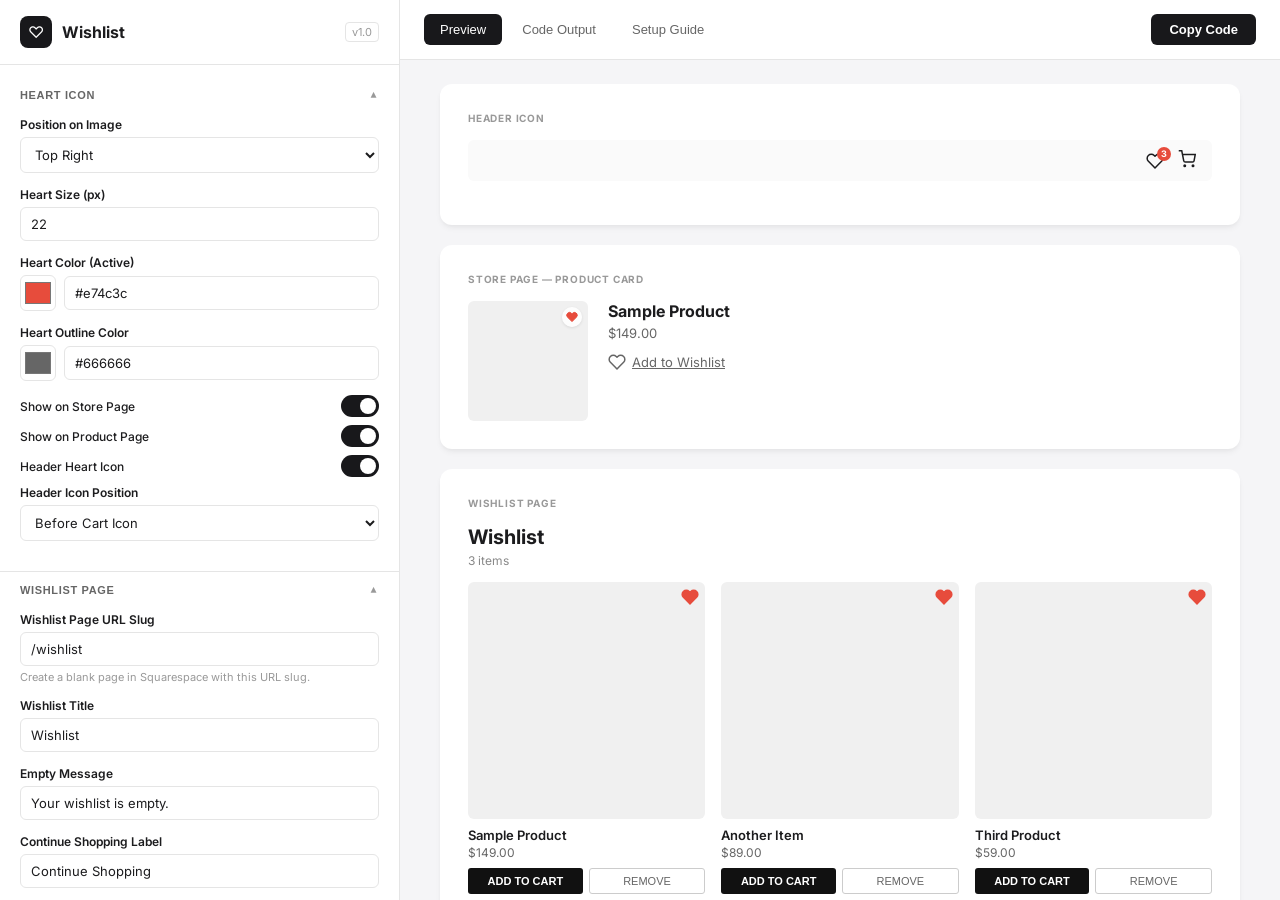
==== config-generator.html @ 7d07be0b "SDL Wishlist v1.0 — heart icons, wishlist page, send via form Heart icons on store/product pages wit" ====
<!DOCTYPE html>
<html lang="en">
<head>
<meta charset="UTF-8" />
<meta name="viewport" content="width=device-width, initial-scale=1.0" />
<title>SDL Wishlist — Config Generator</title>

<link rel="preconnect" href="https://fonts.googleapis.com">
<link rel="preconnect" href="https://fonts.gstatic.com" crossorigin>
<link href="https://fonts.googleapis.com/css2?family=Inter:wght@400;500;600;700&family=JetBrains+Mono:wght@400;500&display=swap" rel="stylesheet">

<style>
:root {
  --bg-body: #F5F5F7;
  --bg-sidebar: #FFFFFF;
  --text-main: #1C1C1E;
  --text-secondary: #666666;
  --text-tertiary: #999999;
  --border-light: #E5E5E5;
  --border-hover: #D4D4D4;
  --border-active: #18181B;
  --accent: #18181B;
  --accent-hover: #09090B;
  --accent-contrast: #FFFFFF;
  --shadow-sm: 0 1px 2px rgba(0,0,0,0.04);
  --shadow-md: 0 4px 6px -1px rgba(0,0,0,0.05), 0 2px 4px -1px rgba(0,0,0,0.03);
  --shadow-lg: 0 20px 40px -12px rgba(0,0,0,0.18);
  --radius-sm: 6px;
  --radius-md: 8px;
  --radius-lg: 12px;
  --sidebar-width: 400px;
  --header-height: 60px;
}

* { box-sizing: border-box; outline: none; }

body {
  font-family: 'Inter', sans-serif;
  background: var(--bg-body);
  color: var(--text-main);
  margin: 0; padding: 0;
  height: 100vh;
  display: flex;
  overflow: hidden;
  font-size: 13px;
  -webkit-font-smoothing: antialiased;
}

/* ── SIDEBAR ─────────────────────────────────────────────────────────── */
.sidebar {
  width: var(--sidebar-width);
  min-width: var(--sidebar-width);
  background: var(--bg-sidebar);
  border-right: 1px solid var(--border-light);
  display: flex;
  flex-direction: column;
  height: 100vh;
}

.sidebar-header {
  padding: 16px 20px;
  border-bottom: 1px solid var(--border-light);
  display: flex;
  align-items: center;
  gap: 10px;
  min-height: var(--header-height);
}
.sidebar-header .logo {
  width: 32px; height: 32px;
  background: var(--accent);
  color: var(--accent-contrast);
  border-radius: var(--radius-md);
  display: flex; align-items: center; justify-content: center;
  font-size: 16px; flex-shrink: 0;
}
.sidebar-header h1 {
  font-size: 16px; font-weight: 700; margin: 0;
}
.sidebar-header .version {
  font-size: 11px; color: var(--text-tertiary);
  border: 1px solid var(--border-light); border-radius: 4px;
  padding: 2px 6px; margin-left: auto;
}

.sidebar-body {
  flex: 1; overflow-y: auto; padding: 12px 0;
}

/* ── accordion sections ──────────────────────────────────────────────── */
.section { border-bottom: 1px solid var(--border-light); }
.section-toggle {
  width: 100%; background: none; border: none; cursor: pointer;
  padding: 12px 20px;
  display: flex; align-items: center; justify-content: space-between;
  font-size: 11px; font-weight: 600; letter-spacing: .06em;
  text-transform: uppercase; color: var(--text-secondary);
}
.section-toggle .chevron {
  transition: transform .2s ease; font-size: 10px; color: var(--text-tertiary);
}
.section.open .section-toggle .chevron { transform: rotate(180deg); }
.section-content {
  display: none; padding: 4px 20px 16px;
}
.section.open .section-content { display: block; }

/* ── fields ──────────────────────────────────────────────────────────── */
.field { margin-bottom: 14px; }
.field label {
  display: block; font-size: 12px; font-weight: 600;
  margin-bottom: 5px; color: var(--text-main);
}
.field input[type="text"],
.field input[type="number"],
.field input[type="color"],
.field select {
  width: 100%; padding: 8px 10px;
  border: 1px solid var(--border-light); border-radius: var(--radius-sm);
  font-size: 13px; font-family: inherit;
  background: #fff; color: var(--text-main);
  transition: border-color .15s ease;
}
.field input:focus, .field select:focus {
  border-color: var(--border-active);
}
.field .hint {
  font-size: 11px; color: var(--text-tertiary); margin-top: 4px;
}

.field-row {
  display: flex; gap: 10px;
}
.field-row .field { flex: 1; }

/* toggle */
.toggle-row {
  display: flex; align-items: center; justify-content: space-between;
  margin-bottom: 8px;
}
.toggle-row label { margin: 0; font-size: 12px; font-weight: 500; }
.toggle {
  position: relative; width: 38px; height: 22px;
  background: #ddd; border-radius: 11px; cursor: pointer;
  transition: background .2s ease; border: none; padding: 0;
}
.toggle::after {
  content: ''; position: absolute;
  top: 3px; left: 3px; width: 16px; height: 16px;
  background: #fff; border-radius: 50%;
  transition: transform .2s ease;
}
.toggle.on { background: var(--accent); }
.toggle.on::after { transform: translateX(16px); }

/* ── color field ──────────────────────────────────────────────────────── */
.color-field {
  display: flex; align-items: center; gap: 8px;
}
.color-field input[type="color"] {
  width: 36px; height: 36px; padding: 2px; border-radius: var(--radius-sm);
  cursor: pointer;
}
.color-field input[type="text"] { flex: 1; }

/* ── MAIN PANEL ──────────────────────────────────────────────────────── */
.main {
  flex: 1; display: flex; flex-direction: column;
  background: var(--bg-body); overflow: hidden;
}

.main-header {
  background: var(--bg-sidebar);
  border-bottom: 1px solid var(--border-light);
  padding: 0 24px;
  min-height: var(--header-height);
  display: flex; align-items: center;
  justify-content: space-between;
}
.main-header .tabs {
  display: flex; gap: 4px;
}
.tab-btn {
  padding: 8px 16px; border: none; background: none;
  font-size: 13px; font-weight: 500; cursor: pointer;
  border-radius: var(--radius-sm); color: var(--text-secondary);
  transition: all .15s ease;
}
.tab-btn:hover { background: var(--bg-body); }
.tab-btn.active {
  background: var(--accent); color: var(--accent-contrast);
}

.copy-code-btn {
  padding: 8px 18px;
  background: var(--accent); color: var(--accent-contrast);
  border: none; border-radius: var(--radius-sm);
  font-size: 13px; font-weight: 600; cursor: pointer;
  transition: background .15s ease;
}
.copy-code-btn:hover { background: var(--accent-hover); }

.main-body {
  flex: 1; overflow-y: auto; padding: 24px;
}

/* ── tab panels ──────────────────────────────────────────────────────── */
.tab-panel { display: none; }
.tab-panel.active { display: block; }

/* preview panel */
.preview-area {
  max-width: 800px; margin: 0 auto;
}

.preview-card {
  background: #fff; border-radius: var(--radius-lg);
  box-shadow: var(--shadow-md); padding: 28px;
  margin-bottom: 20px;
}
.preview-card-label {
  font-size: 10px; font-weight: 700; letter-spacing: .08em;
  text-transform: uppercase; color: var(--text-tertiary);
  margin-bottom: 16px;
}

/* product card preview */
.preview-product {
  display: flex; gap: 20px; align-items: flex-start;
}
.preview-product-image {
  width: 120px; height: 120px; background: #f0f0f0;
  border-radius: var(--radius-sm); position: relative; flex-shrink: 0;
}
.preview-product-image .heart-preview {
  position: absolute; width: 20px; height: 20px;
  background: rgba(255,255,255,.85); border-radius: 50%; padding: 4px;
  display: flex; align-items: center; justify-content: center;
  box-shadow: 0 1px 3px rgba(0,0,0,.1);
}
.preview-product-image .heart-preview svg { width: 100%; height: 100%; }
.preview-product-image .heart-preview.top-right { top: 6px; right: 6px; }
.preview-product-image .heart-preview.top-left { top: 6px; left: 6px; }
.preview-product-image .heart-preview.bottom-right { bottom: 6px; right: 6px; }
.preview-product-image .heart-preview.bottom-left { bottom: 6px; left: 6px; }

.preview-product-info { flex: 1; }
.preview-product-info h3 { margin: 0 0 4px; font-size: 16px; }
.preview-product-info .price { color: var(--text-secondary); margin-bottom: 12px; }

.preview-pdp-heart {
  display: flex; align-items: center; gap: 6px;
  margin-top: 10px; font-size: 13px; color: var(--text-secondary);
}
.preview-pdp-heart svg { width: 18px; height: 18px; }

/* wishlist page preview */
.preview-wishlist-grid {
  display: grid; grid-template-columns: repeat(3, 1fr); gap: 16px;
}
.preview-wishlist-item { }
.preview-wishlist-item-img {
  aspect-ratio: 1; background: #f0f0f0; border-radius: var(--radius-sm);
  position: relative; margin-bottom: 8px;
}
.preview-wishlist-item-img .heart-overlay {
  position: absolute; top: 6px; right: 6px;
  width: 18px; height: 18px;
  display: flex; align-items: center; justify-content: center;
}
.preview-wishlist-item-img .heart-overlay svg { width: 100%; height: 100%; }
.preview-wishlist-item h4 { margin: 0 0 2px; font-size: 13px; font-weight: 600; }
.preview-wishlist-item .price { font-size: 12px; color: var(--text-secondary); }
.preview-wishlist-item-actions {
  display: flex; gap: 6px; margin-top: 8px;
}
.preview-wishlist-item-actions button,
.preview-wishlist-item-actions a {
  flex: 1; padding: 6px 8px; font-size: 11px; text-align: center;
  border-radius: 3px; cursor: default; text-decoration: none;
}
.preview-add-cart-btn {
  background: #111; color: #fff; border: none; font-weight: 600;
}
.preview-remove-btn {
  background: none; border: 1px solid #ccc; color: #666;
}
.preview-send-btn {
  display: block; margin: 16px auto 0; padding: 10px 32px;
  background: #111; color: #fff; border: none; font-size: 12px;
  font-weight: 600; text-transform: uppercase; letter-spacing: .04em;
  cursor: default;
}

/* header icon preview */
.preview-header-bar {
  display: flex; align-items: center; justify-content: flex-end;
  gap: 14px; padding: 10px 16px; background: #fafafa;
  border-radius: var(--radius-sm); margin-bottom: 16px;
}
.preview-header-heart {
  position: relative; display: inline-flex;
}
.preview-header-heart svg { width: 18px; height: 18px; color: inherit; }
.preview-header-badge {
  position: absolute; top: -5px; right: -7px;
  background: #e74c3c; color: #fff; font-size: 9px; font-weight: 700;
  min-width: 14px; height: 14px; border-radius: 7px;
  display: flex; align-items: center; justify-content: center; padding: 0 3px;
}
.preview-cart-icon svg { width: 18px; height: 18px; color: inherit; }

/* code output */
.code-output-section {
  max-width: 800px; margin: 0 auto;
}
.code-notice {
  background: #FEF3E7; border: 1px solid #F5D0A9;
  border-radius: var(--radius-md); padding: 14px 18px;
  margin-bottom: 20px; font-size: 13px; color: #8B5E3C;
}
.code-block-wrapper {
  background: #1C1C1E; border-radius: var(--radius-lg);
  overflow: hidden;
}
.code-block-header {
  display: flex; align-items: center; justify-content: space-between;
  padding: 10px 16px; border-bottom: 1px solid #333;
  font-size: 12px; color: #999;
}
.code-block-header button {
  padding: 5px 12px; background: #333; color: #ddd;
  border: none; border-radius: 4px; font-size: 12px;
  cursor: pointer; transition: background .15s ease;
}
.code-block-header button:hover { background: #444; }
.code-block-content {
  padding: 16px; overflow-x: auto;
}
.code-block-content pre {
  margin: 0; font-family: 'JetBrains Mono', monospace;
  font-size: 12.5px; line-height: 1.6; color: #e0e0e0;
  white-space: pre-wrap; word-break: break-word;
}

/* setup guide */
.guide-section {
  max-width: 700px; margin: 0 auto;
}
.guide-step {
  background: #fff; border-radius: var(--radius-lg);
  box-shadow: var(--shadow-sm); padding: 20px 24px;
  margin-bottom: 12px;
}
.guide-step h3 {
  font-size: 14px; font-weight: 600; margin: 0 0 8px;
  display: flex; align-items: center; gap: 8px;
}
.guide-step h3 .step-num {
  width: 24px; height: 24px; background: var(--accent);
  color: var(--accent-contrast); border-radius: 50%;
  display: flex; align-items: center; justify-content: center;
  font-size: 12px; font-weight: 700; flex-shrink: 0;
}
.guide-step p {
  margin: 0; font-size: 13px; color: var(--text-secondary); line-height: 1.5;
}
.guide-step code {
  background: #f3f3f3; padding: 2px 6px; border-radius: 3px;
  font-size: 12px; font-family: 'JetBrains Mono', monospace;
}
</style>
</head>
<body>

<!-- ── SIDEBAR ──────────────────────────────────────────────────────── -->
<div class="sidebar">
  <div class="sidebar-header">
    <div class="logo">♡</div>
    <h1>Wishlist</h1>
    <span class="version">v1.0</span>
  </div>
  <div class="sidebar-body">

    <!-- HEART SETTINGS -->
    <div class="section open">
      <button class="section-toggle" onclick="toggleSection(this)">
        Heart Icon <span class="chevron">▼</span>
      </button>
      <div class="section-content">
        <div class="field">
          <label>Position on Image</label>
          <select id="heartPosition" onchange="update()">
            <option value="top-right">Top Right</option>
            <option value="top-left">Top Left</option>
            <option value="bottom-right">Bottom Right</option>
            <option value="bottom-left">Bottom Left</option>
          </select>
        </div>
        <div class="field">
          <label>Heart Size (px)</label>
          <input type="number" id="heartSize" value="22" min="14" max="40" onchange="update()" />
        </div>
        <div class="field">
          <label>Heart Color (Active)</label>
          <div class="color-field">
            <input type="color" id="heartColor" value="#e74c3c" onchange="syncColor('heartColor')" />
            <input type="text" id="heartColorText" value="#e74c3c" onchange="syncColorText('heartColor')" />
          </div>
        </div>
        <div class="field">
          <label>Heart Outline Color</label>
          <div class="color-field">
            <input type="color" id="heartOutlineColor" value="#666666" onchange="syncColor('heartOutlineColor')" />
            <input type="text" id="heartOutlineColorText" value="#666666" onchange="syncColorText('heartOutlineColor')" />
          </div>
        </div>
        <div class="toggle-row">
          <label>Show on Store Page</label>
          <button class="toggle on" id="showOnStorePage" onclick="toggleBtn(this)"></button>
        </div>
        <div class="toggle-row">
          <label>Show on Product Page</label>
          <button class="toggle on" id="showOnProductPage" onclick="toggleBtn(this)"></button>
        </div>
        <div class="toggle-row">
          <label>Header Heart Icon</label>
          <button class="toggle on" id="headerIcon" onclick="toggleBtn(this)"></button>
        </div>
        <div class="field" id="headerPositionField">
          <label>Header Icon Position</label>
          <select id="headerIconPosition" onchange="update()">
            <option value="before-cart">Before Cart Icon</option>
            <option value="after-cart">After Cart Icon</option>
          </select>
        </div>
      </div>
    </div>

    <!-- WISHLIST PAGE -->
    <div class="section open">
      <button class="section-toggle" onclick="toggleSection(this)">
        Wishlist Page <span class="chevron">▼</span>
      </button>
      <div class="section-content">
        <div class="field">
          <label>Wishlist Page URL Slug</label>
          <input type="text" id="wishlistPageSlug" value="/wishlist" onchange="update()" />
          <div class="hint">Create a blank page in Squarespace with this URL slug.</div>
        </div>
        <div class="field">
          <label>Wishlist Title</label>
          <input type="text" id="wishlistTitle" value="Wishlist" onchange="update()" />
        </div>
        <div class="field">
          <label>Empty Message</label>
          <input type="text" id="emptyMessage" value="Your wishlist is empty." onchange="update()" />
        </div>
        <div class="field">
          <label>Continue Shopping Label</label>
          <input type="text" id="emptyBrowseLabel" value="Continue Shopping" onchange="update()" />
        </div>
        <div class="field">
          <label>Continue Shopping Link</label>
          <input type="text" id="emptyBrowseLink" value="/store" onchange="update()" />
        </div>
        <div class="toggle-row">
          <label>Show Add to Cart button</label>
          <button class="toggle on" id="addToCartFromWishlist" onclick="toggleBtn(this)"></button>
        </div>
      </div>
    </div>

    <!-- BUTTON LABELS -->
    <div class="section">
      <button class="section-toggle" onclick="toggleSection(this)">
        Button Labels <span class="chevron">▼</span>
      </button>
      <div class="section-content">
        <div class="field">
          <label>Send Wishlist Button</label>
          <input type="text" id="sendWishlistLabel" value="Send Wishlist" onchange="update()" />
        </div>
        <div class="field">
          <label>Add to Cart Button</label>
          <input type="text" id="addToCartLabel" value="Add to Cart" onchange="update()" />
        </div>
        <div class="field">
          <label>Remove Button</label>
          <input type="text" id="removeLabel" value="Remove" onchange="update()" />
        </div>
      </div>
    </div>

    <!-- TAG FILTERING -->
    <div class="section">
      <button class="section-toggle" onclick="toggleSection(this)">
        Tag Filtering <span class="chevron">▼</span>
      </button>
      <div class="section-content">
        <div class="toggle-row">
          <label>Filter by product tag</label>
          <button class="toggle" id="filterByTag" onclick="toggleBtn(this)"></button>
        </div>
        <div class="field" id="tagField" style="display:none">
          <label>Tag Name</label>
          <input type="text" id="enquiryTag" value="wishlist" onchange="update()" />
          <div class="hint">Only products with this tag will show the heart icon.</div>
        </div>
      </div>
    </div>

    <!-- FORM SETTINGS -->
    <div class="section">
      <button class="section-toggle" onclick="toggleSection(this)">
        Form Settings <span class="chevron">▼</span>
      </button>
      <div class="section-content">
        <div class="field">
          <label>Form Field Name</label>
          <input type="text" id="fieldName" value="Wishlist" onchange="update()" />
          <div class="hint">Must match the textarea label in your Squarespace form block.</div>
        </div>
        <div class="toggle-row">
          <label>Include prices in form</label>
          <button class="toggle on" id="includePrices" onclick="toggleBtn(this)"></button>
        </div>
        <div class="toggle-row">
          <label>Include product URLs</label>
          <button class="toggle on" id="includeProductUrl" onclick="toggleBtn(this)"></button>
        </div>
      </div>
    </div>

    <!-- EMAIL FORMAT LABELS -->
    <div class="section">
      <button class="section-toggle" onclick="toggleSection(this)">
        Email Format Labels <span class="chevron">▼</span>
      </button>
      <div class="section-content">
        <div class="field-row">
          <div class="field">
            <label>Item</label>
            <input type="text" id="labelItem" value="Item" onchange="update()" />
          </div>
          <div class="field">
            <label>Title</label>
            <input type="text" id="labelTitle" value="Title" onchange="update()" />
          </div>
        </div>
        <div class="field-row">
          <div class="field">
            <label>Price</label>
            <input type="text" id="labelPrice" value="Price" onchange="update()" />
          </div>
          <div class="field">
            <label>Summary Text</label>
            <input type="text" id="summaryText" value="Wishlist contains" onchange="update()" />
          </div>
        </div>
      </div>
    </div>

    <!-- ADVANCED -->
    <div class="section">
      <button class="section-toggle" onclick="toggleSection(this)">
        Advanced <span class="chevron">▼</span>
      </button>
      <div class="section-content">
        <div class="field">
          <label>Execution Delay (ms)</label>
          <input type="number" id="executionDelay" value="500" min="0" max="5000" step="100" onchange="update()" />
          <div class="hint">Delay before the plugin initialises. Increase if elements aren't ready.</div>
        </div>
      </div>
    </div>

  </div>
</div>

<!-- ── MAIN ─────────────────────────────────────────────────────────── -->
<div class="main">
  <div class="main-header">
    <div class="tabs">
      <button class="tab-btn active" onclick="switchTab('preview', this)">Preview</button>
      <button class="tab-btn" onclick="switchTab('code', this)">Code Output</button>
      <button class="tab-btn" onclick="switchTab('guide', this)">Setup Guide</button>
    </div>
    <button class="copy-code-btn" onclick="copyCode()">Copy Code</button>
  </div>
  <div class="main-body">

    <!-- PREVIEW -->
    <div id="panel-preview" class="tab-panel active">
      <div class="preview-area">

        <div class="preview-card">
          <div class="preview-card-label">HEADER ICON</div>
          <div class="preview-header-bar">
            <div class="preview-header-heart" id="previewHeaderHeart">
              <svg xmlns="http://www.w3.org/2000/svg" viewBox="0 0 24 24" fill="none" stroke="currentColor" stroke-width="2" stroke-linecap="round" stroke-linejoin="round"><path d="M20.84 4.61a5.5 5.5 0 0 0-7.78 0L12 5.67l-1.06-1.06a5.5 5.5 0 0 0-7.78 7.78l1.06 1.06L12 21.23l7.78-7.78 1.06-1.06a5.5 5.5 0 0 0 0-7.78z"/></svg>
              <span class="preview-header-badge">3</span>
            </div>
            <div class="preview-cart-icon">
              <svg xmlns="http://www.w3.org/2000/svg" viewBox="0 0 24 24" fill="none" stroke="currentColor" stroke-width="2"><circle cx="9" cy="21" r="1"/><circle cx="20" cy="21" r="1"/><path d="M1 1h4l2.68 13.39a2 2 0 0 0 2 1.61h9.72a2 2 0 0 0 2-1.61L23 6H6"/></svg>
            </div>
          </div>
        </div>

        <div class="preview-card">
          <div class="preview-card-label">STORE PAGE — PRODUCT CARD</div>
          <div class="preview-product">
            <div class="preview-product-image">
              <div class="heart-preview top-right" id="previewStoreHeart" style="color:#e74c3c">
                <svg xmlns="http://www.w3.org/2000/svg" viewBox="0 0 24 24" fill="currentColor" stroke="currentColor" stroke-width="2" stroke-linecap="round" stroke-linejoin="round"><path d="M20.84 4.61a5.5 5.5 0 0 0-7.78 0L12 5.67l-1.06-1.06a5.5 5.5 0 0 0-7.78 7.78l1.06 1.06L12 21.23l7.78-7.78 1.06-1.06a5.5 5.5 0 0 0 0-7.78z"/></svg>
              </div>
            </div>
            <div class="preview-product-info">
              <h3>Sample Product</h3>
              <div class="price">$149.00</div>
              <div class="preview-pdp-heart" id="previewPdpHeart">
                <svg xmlns="http://www.w3.org/2000/svg" viewBox="0 0 24 24" fill="none" stroke="currentColor" stroke-width="2" stroke-linecap="round" stroke-linejoin="round" style="color:#666"><path d="M20.84 4.61a5.5 5.5 0 0 0-7.78 0L12 5.67l-1.06-1.06a5.5 5.5 0 0 0-7.78 7.78l1.06 1.06L12 21.23l7.78-7.78 1.06-1.06a5.5 5.5 0 0 0 0-7.78z"/></svg>
                <span style="text-decoration:underline">Add to Wishlist</span>
              </div>
            </div>
          </div>
        </div>

        <div class="preview-card">
          <div class="preview-card-label">WISHLIST PAGE</div>
          <div id="previewWishlistTitle" style="font-size:20px;font-weight:700;margin-bottom:4px;">Wishlist</div>
          <div style="font-size:12px;color:#888;margin-bottom:14px;">3 items</div>
          <div class="preview-wishlist-grid" id="previewWishlistGrid">
            <div class="preview-wishlist-item">
              <div class="preview-wishlist-item-img">
                <div class="heart-overlay" style="color:#e74c3c">
                  <svg xmlns="http://www.w3.org/2000/svg" viewBox="0 0 24 24" fill="currentColor" stroke="currentColor" stroke-width="2"><path d="M20.84 4.61a5.5 5.5 0 0 0-7.78 0L12 5.67l-1.06-1.06a5.5 5.5 0 0 0-7.78 7.78l1.06 1.06L12 21.23l7.78-7.78 1.06-1.06a5.5 5.5 0 0 0 0-7.78z"/></svg>
                </div>
              </div>
              <h4>Sample Product</h4>
              <div class="price">$149.00</div>
              <div class="preview-wishlist-item-actions">
                <button class="preview-add-cart-btn" id="previewAddCartBtn1">ADD TO CART</button>
                <button class="preview-remove-btn" id="previewRemoveBtn1">REMOVE</button>
              </div>
            </div>
            <div class="preview-wishlist-item">
              <div class="preview-wishlist-item-img">
                <div class="heart-overlay" style="color:#e74c3c">
                  <svg xmlns="http://www.w3.org/2000/svg" viewBox="0 0 24 24" fill="currentColor" stroke="currentColor" stroke-width="2"><path d="M20.84 4.61a5.5 5.5 0 0 0-7.78 0L12 5.67l-1.06-1.06a5.5 5.5 0 0 0-7.78 7.78l1.06 1.06L12 21.23l7.78-7.78 1.06-1.06a5.5 5.5 0 0 0 0-7.78z"/></svg>
                </div>
              </div>
              <h4>Another Item</h4>
              <div class="price">$89.00</div>
              <div class="preview-wishlist-item-actions">
                <button class="preview-add-cart-btn">ADD TO CART</button>
                <button class="preview-remove-btn">REMOVE</button>
              </div>
            </div>
            <div class="preview-wishlist-item">
              <div class="preview-wishlist-item-img">
                <div class="heart-overlay" style="color:#e74c3c">
                  <svg xmlns="http://www.w3.org/2000/svg" viewBox="0 0 24 24" fill="currentColor" stroke="currentColor" stroke-width="2"><path d="M20.84 4.61a5.5 5.5 0 0 0-7.78 0L12 5.67l-1.06-1.06a5.5 5.5 0 0 0-7.78 7.78l1.06 1.06L12 21.23l7.78-7.78 1.06-1.06a5.5 5.5 0 0 0 0-7.78z"/></svg>
                </div>
              </div>
              <h4>Third Product</h4>
              <div class="price">$59.00</div>
              <div class="preview-wishlist-item-actions">
                <button class="preview-add-cart-btn">ADD TO CART</button>
                <button class="preview-remove-btn">REMOVE</button>
              </div>
            </div>
          </div>
          <button class="preview-send-btn" id="previewSendBtn">SEND WISHLIST</button>
        </div>

      </div>
    </div>

    <!-- CODE OUTPUT -->
    <div id="panel-code" class="tab-panel">
      <div class="code-output-section">
        <div class="code-notice">
          <strong>Installation:</strong> Copy the code below and paste it into <em>Settings → Advanced → Code Injection → Header</em>. See the <strong>Setup Guide</strong> tab for full instructions.
        </div>
        <div class="code-block-wrapper">
          <div class="code-block-header">
            <span>Code Injection (Settings → Advanced → Code Injection → Header)</span>
            <button onclick="copyCode()">Copy</button>
          </div>
          <div class="code-block-content">
            <pre id="codeOutput"></pre>
          </div>
        </div>
      </div>
    </div>

    <!-- SETUP GUIDE -->
    <div id="panel-guide" class="tab-panel">
      <div class="guide-section">
        <div class="guide-step">
          <h3><span class="step-num">1</span> Create Wishlist Page</h3>
          <p>In Squarespace, go to <strong>Pages → + → Blank Page</strong>. Set the URL slug to <code>/wishlist</code> (or your chosen slug). Add a <strong>Code Block</strong> to the page — the plugin will inject the wishlist content inside it.</p>
        </div>
        <div class="guide-step">
          <h3><span class="step-num">2</span> Add a Form Block</h3>
          <p>Add a <strong>Form Block</strong> to your site footer (so it's available on all pages). Add a <strong>textarea</strong> field and set its label to match the <em>Form Field Name</em> in your config (default: <code>Wishlist</code>). Set the form to open in a <strong>Lightbox</strong>. The plugin will auto-fill this field when users click "Send Wishlist".</p>
        </div>
        <div class="guide-step">
          <h3><span class="step-num">3</span> Configure the Plugin</h3>
          <p>Use the options on the left to customise the heart icon appearance, wishlist page labels, and form settings. The preview on the right updates in real time.</p>
        </div>
        <div class="guide-step">
          <h3><span class="step-num">4</span> Copy & Paste Code</h3>
          <p>Go to the <strong>Code Output</strong> tab and copy the generated code. In Squarespace, go to <strong>Settings → Advanced → Code Injection → Header</strong> and paste the code.</p>
        </div>
        <div class="guide-step">
          <h3><span class="step-num">5</span> How It Works</h3>
          <p>Heart icons appear on product images in the store page and on product detail pages. Clicking a heart adds the product to the wishlist (stored in the visitor's browser). The header heart icon shows a badge count and links to the wishlist page. On the wishlist page, users can view saved items, add them to cart, remove them, or send the entire wishlist to you via the popup form.</p>
        </div>
      </div>
    </div>

  </div>
</div>

<script>
function toggleSection(btn) {
  btn.closest('.section').classList.toggle('open');
}

function toggleBtn(btn) {
  btn.classList.toggle('on');
  update();
}

function isOn(id) {
  return document.getElementById(id).classList.contains('on');
}

function val(id) {
  return document.getElementById(id).value;
}

function syncColor(id) {
  var c = document.getElementById(id).value;
  document.getElementById(id + 'Text').value = c;
  update();
}

function syncColorText(id) {
  var c = document.getElementById(id + 'Text').value;
  document.getElementById(id).value = c;
  update();
}

function switchTab(name, btn) {
  document.querySelectorAll('.tab-btn').forEach(function(b) { b.classList.remove('active'); });
  document.querySelectorAll('.tab-panel').forEach(function(p) { p.classList.remove('active'); });
  btn.classList.add('active');
  document.getElementById('panel-' + name).classList.add('active');
  if (name === 'code') generateCode();
}

function copyCode() {
  generateCode();
  var code = document.getElementById('codeOutput').textContent;
  navigator.clipboard.writeText(code).then(function() {
    var btn = document.querySelector('.copy-code-btn');
    btn.textContent = 'Copied!';
    setTimeout(function() { btn.textContent = 'Copy Code'; }, 1500);
  });
}

function update() {
  updatePreview();
  generateCode();

  // conditional visibility
  document.getElementById('headerPositionField').style.display = isOn('headerIcon') ? '' : 'none';
  document.getElementById('tagField').style.display = isOn('filterByTag') ? '' : 'none';
}

function updatePreview() {
  var heartColor = val('heartColor');
  var outlineColor = val('heartOutlineColor');
  var pos = val('heartPosition');

  // store heart position
  var storeHeart = document.getElementById('previewStoreHeart');
  storeHeart.className = 'heart-preview ' + pos;
  storeHeart.style.color = heartColor;

  // pdp heart
  var pdpHeart = document.getElementById('previewPdpHeart');
  pdpHeart.querySelector('svg').style.color = outlineColor;

  // header icon
  document.getElementById('previewHeaderHeart').style.display = isOn('headerIcon') ? '' : 'none';

  // wishlist title
  document.getElementById('previewWishlistTitle').textContent = val('wishlistTitle');

  // button labels
  document.querySelectorAll('.preview-add-cart-btn').forEach(function(b) {
    b.textContent = val('addToCartLabel').toUpperCase();
    b.style.display = isOn('addToCartFromWishlist') ? '' : 'none';
  });
  document.querySelectorAll('.preview-remove-btn').forEach(function(b) {
    b.textContent = val('removeLabel').toUpperCase();
  });
  document.getElementById('previewSendBtn').textContent = val('sendWishlistLabel').toUpperCase();

  // heart overlays in wishlist grid
  document.querySelectorAll('.preview-wishlist-item-img .heart-overlay').forEach(function(h) {
    h.style.color = heartColor;
  });
}

function generateCode() {
  var fields = [
    { key: 'wishlistPageSlug', id: 'wishlistPageSlug', def: '/wishlist' },
    { key: 'heartPosition', id: 'heartPosition', def: 'top-right' },
    { key: 'heartSize', id: 'heartSize', def: '22', num: true },
    { key: 'heartColor', id: 'heartColor', def: '#e74c3c' },
    { key: 'heartOutlineColor', id: 'heartOutlineColor', def: '#666666' },
    { key: 'showOnStorePage', id: 'showOnStorePage', toggle: true, def: true },
    { key: 'showOnProductPage', id: 'showOnProductPage', toggle: true, def: true },
    { key: 'addToCartFromWishlist', id: 'addToCartFromWishlist', toggle: true, def: true },
    { key: 'sendWishlistLabel', id: 'sendWishlistLabel', def: 'Send Wishlist' },
    { key: 'addToCartLabel', id: 'addToCartLabel', def: 'Add to Cart' },
    { key: 'removeLabel', id: 'removeLabel', def: 'Remove' },
    { key: 'emptyMessage', id: 'emptyMessage', def: 'Your wishlist is empty.' },
    { key: 'emptyBrowseLabel', id: 'emptyBrowseLabel', def: 'Continue Shopping' },
    { key: 'emptyBrowseLink', id: 'emptyBrowseLink', def: '/store' },
    { key: 'wishlistTitle', id: 'wishlistTitle', def: 'Wishlist' },
    { key: 'headerIcon', id: 'headerIcon', toggle: true, def: true },
    { key: 'headerIconPosition', id: 'headerIconPosition', def: 'before-cart' },
    { key: 'fieldName', id: 'fieldName', def: 'Wishlist' },
    { key: 'includePrices', id: 'includePrices', toggle: true, def: true },
    { key: 'includeProductUrl', id: 'includeProductUrl', toggle: true, def: true },
    { key: 'labelItem', id: 'labelItem', def: 'Item' },
    { key: 'labelTitle', id: 'labelTitle', def: 'Title' },
    { key: 'labelPrice', id: 'labelPrice', def: 'Price' },
    { key: 'summaryText', id: 'summaryText', def: 'Wishlist contains' },
    { key: 'filterByTag', id: 'filterByTag', toggle: true, def: false },
    { key: 'enquiryTag', id: 'enquiryTag', def: 'wishlist' },
    { key: 'executionDelay', id: 'executionDelay', def: '500', num: true }
  ];

  var lines = [];
  lines.push('<script>');
  lines.push('window.SDL_WISHLIST_CONFIG = {');

  fields.forEach(function(f, i) {
    var v;
    if (f.toggle) {
      v = isOn(f.id);
    } else if (f.num) {
      v = parseInt(val(f.id), 10);
    } else {
      v = val(f.id);
    }

    var valStr;
    if (typeof v === 'boolean') {
      valStr = v ? 'true' : 'false';
    } else if (typeof v === 'number') {
      valStr = v;
    } else {
      valStr = '"' + v.replace(/"/g, '\\"') + '"';
    }

    var comma = i < fields.length - 1 ? ',' : '';
    lines.push('  "' + f.key + '": ' + valStr + comma);
  });

  lines.push('};');
  lines.push('<\/script>');
  lines.push('');
  lines.push('<script src="https://cdn.jsdelivr.net/gh/square-design-lab/Wishlist@latest/wishlist.min.js"><\/script>');
  lines.push('<link rel="stylesheet" href="https://cdn.jsdelivr.net/gh/square-design-lab/Wishlist@latest/wishlist.min.css">');

  document.getElementById('codeOutput').textContent = lines.join('\n');
}

// init
update();
</script>

</body>
</html>
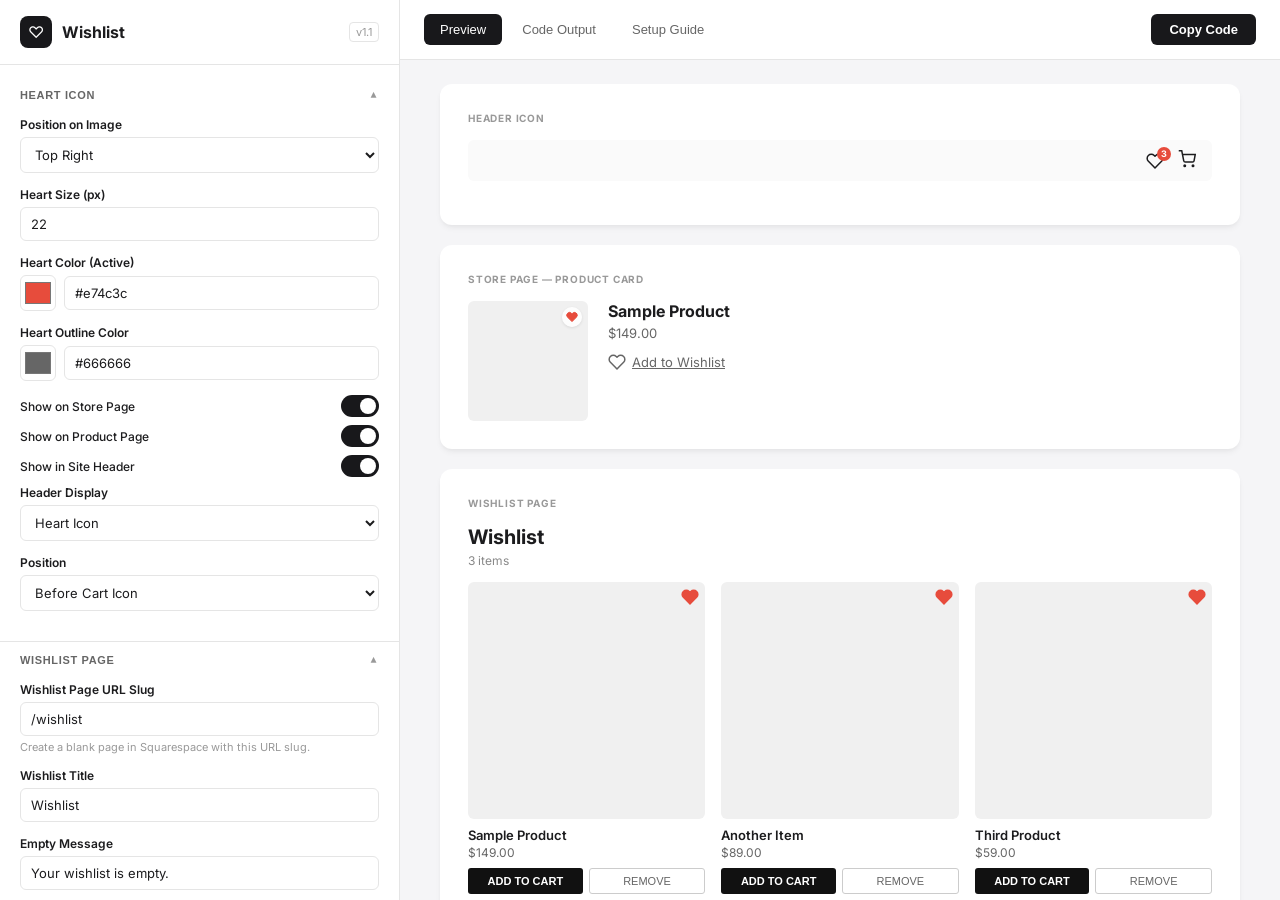
==== commit 503fed19: "Config UI: add header display type dropdown (icon/text) Co-Authored-By: Claude Sonnet 4.6 <noreply@a" ====
--- a/config-generator.html
+++ b/config-generator.html
@@ -377,7 +377,7 @@
   <div class="sidebar-header">
     <div class="logo">♡</div>
     <h1>Wishlist</h1>
-    <span class="version">v1.0</span>
+    <span class="version">v1.1</span>
   </div>
   <div class="sidebar-body">
 
@@ -423,15 +423,29 @@
           <button class="toggle on" id="showOnProductPage" onclick="toggleBtn(this)"></button>
         </div>
         <div class="toggle-row">
-          <label>Header Heart Icon</label>
+          <label>Show in Site Header</label>
           <button class="toggle on" id="headerIcon" onclick="toggleBtn(this)"></button>
         </div>
-        <div class="field" id="headerPositionField">
-          <label>Header Icon Position</label>
-          <select id="headerIconPosition" onchange="update()">
-            <option value="before-cart">Before Cart Icon</option>
-            <option value="after-cart">After Cart Icon</option>
-          </select>
+        <div id="headerIconFields" style="">
+          <div class="field">
+            <label>Header Display</label>
+            <select id="headerIconType" onchange="update()">
+              <option value="icon">Heart Icon</option>
+              <option value="text">Text Link</option>
+            </select>
+          </div>
+          <div class="field" id="headerIconTextField" style="display:none">
+            <label>Header Text</label>
+            <input type="text" id="headerIconText" value="Wishlist" onchange="update()" />
+            <div class="hint">Displays as "Wishlist (2)" with item count.</div>
+          </div>
+          <div class="field">
+            <label>Position</label>
+            <select id="headerIconPosition" onchange="update()">
+              <option value="before-cart">Before Cart Icon</option>
+              <option value="after-cart">After Cart Icon</option>
+            </select>
+          </div>
         </div>
       </div>
     </div>
@@ -595,11 +609,12 @@
 
         <div class="preview-card">
           <div class="preview-card-label">HEADER ICON</div>
-          <div class="preview-header-bar">
+          <div class="preview-header-bar" id="previewHeaderBar">
             <div class="preview-header-heart" id="previewHeaderHeart">
               <svg xmlns="http://www.w3.org/2000/svg" viewBox="0 0 24 24" fill="none" stroke="currentColor" stroke-width="2" stroke-linecap="round" stroke-linejoin="round"><path d="M20.84 4.61a5.5 5.5 0 0 0-7.78 0L12 5.67l-1.06-1.06a5.5 5.5 0 0 0-7.78 7.78l1.06 1.06L12 21.23l7.78-7.78 1.06-1.06a5.5 5.5 0 0 0 0-7.78z"/></svg>
               <span class="preview-header-badge">3</span>
             </div>
+            <span class="preview-header-text" id="previewHeaderText" style="display:none;font-size:13px;color:inherit;">Wishlist (3)</span>
             <div class="preview-cart-icon">
               <svg xmlns="http://www.w3.org/2000/svg" viewBox="0 0 24 24" fill="none" stroke="currentColor" stroke-width="2"><circle cx="9" cy="21" r="1"/><circle cx="20" cy="21" r="1"/><path d="M1 1h4l2.68 13.39a2 2 0 0 0 2 1.61h9.72a2 2 0 0 0 2-1.61L23 6H6"/></svg>
             </div>
@@ -776,7 +791,8 @@
   generateCode();
 
   // conditional visibility
-  document.getElementById('headerPositionField').style.display = isOn('headerIcon') ? '' : 'none';
+  document.getElementById('headerIconFields').style.display = isOn('headerIcon') ? '' : 'none';
+  document.getElementById('headerIconTextField').style.display = val('headerIconType') === 'text' ? '' : 'none';
   document.getElementById('tagField').style.display = isOn('filterByTag') ? '' : 'none';
 }
 
@@ -794,8 +810,15 @@
   var pdpHeart = document.getElementById('previewPdpHeart');
   pdpHeart.querySelector('svg').style.color = outlineColor;
 
-  // header icon
-  document.getElementById('previewHeaderHeart').style.display = isOn('headerIcon') ? '' : 'none';
+  // header icon / text
+  var headerVisible = isOn('headerIcon');
+  var isTextMode = val('headerIconType') === 'text';
+  document.getElementById('previewHeaderHeart').style.display = headerVisible && !isTextMode ? '' : 'none';
+  var headerText = document.getElementById('previewHeaderText');
+  headerText.style.display = headerVisible && isTextMode ? '' : 'none';
+  if (isTextMode) {
+    headerText.textContent = val('headerIconText') + ' (3)';
+  }
 
   // wishlist title
   document.getElementById('previewWishlistTitle').textContent = val('wishlistTitle');
@@ -834,6 +857,8 @@
     { key: 'emptyBrowseLink', id: 'emptyBrowseLink', def: '/store' },
     { key: 'wishlistTitle', id: 'wishlistTitle', def: 'Wishlist' },
     { key: 'headerIcon', id: 'headerIcon', toggle: true, def: true },
+    { key: 'headerIconType', id: 'headerIconType', def: 'icon' },
+    { key: 'headerIconText', id: 'headerIconText', def: 'Wishlist' },
     { key: 'headerIconPosition', id: 'headerIconPosition', def: 'before-cart' },
     { key: 'fieldName', id: 'fieldName', def: 'Wishlist' },
     { key: 'includePrices', id: 'includePrices', toggle: true, def: true },
